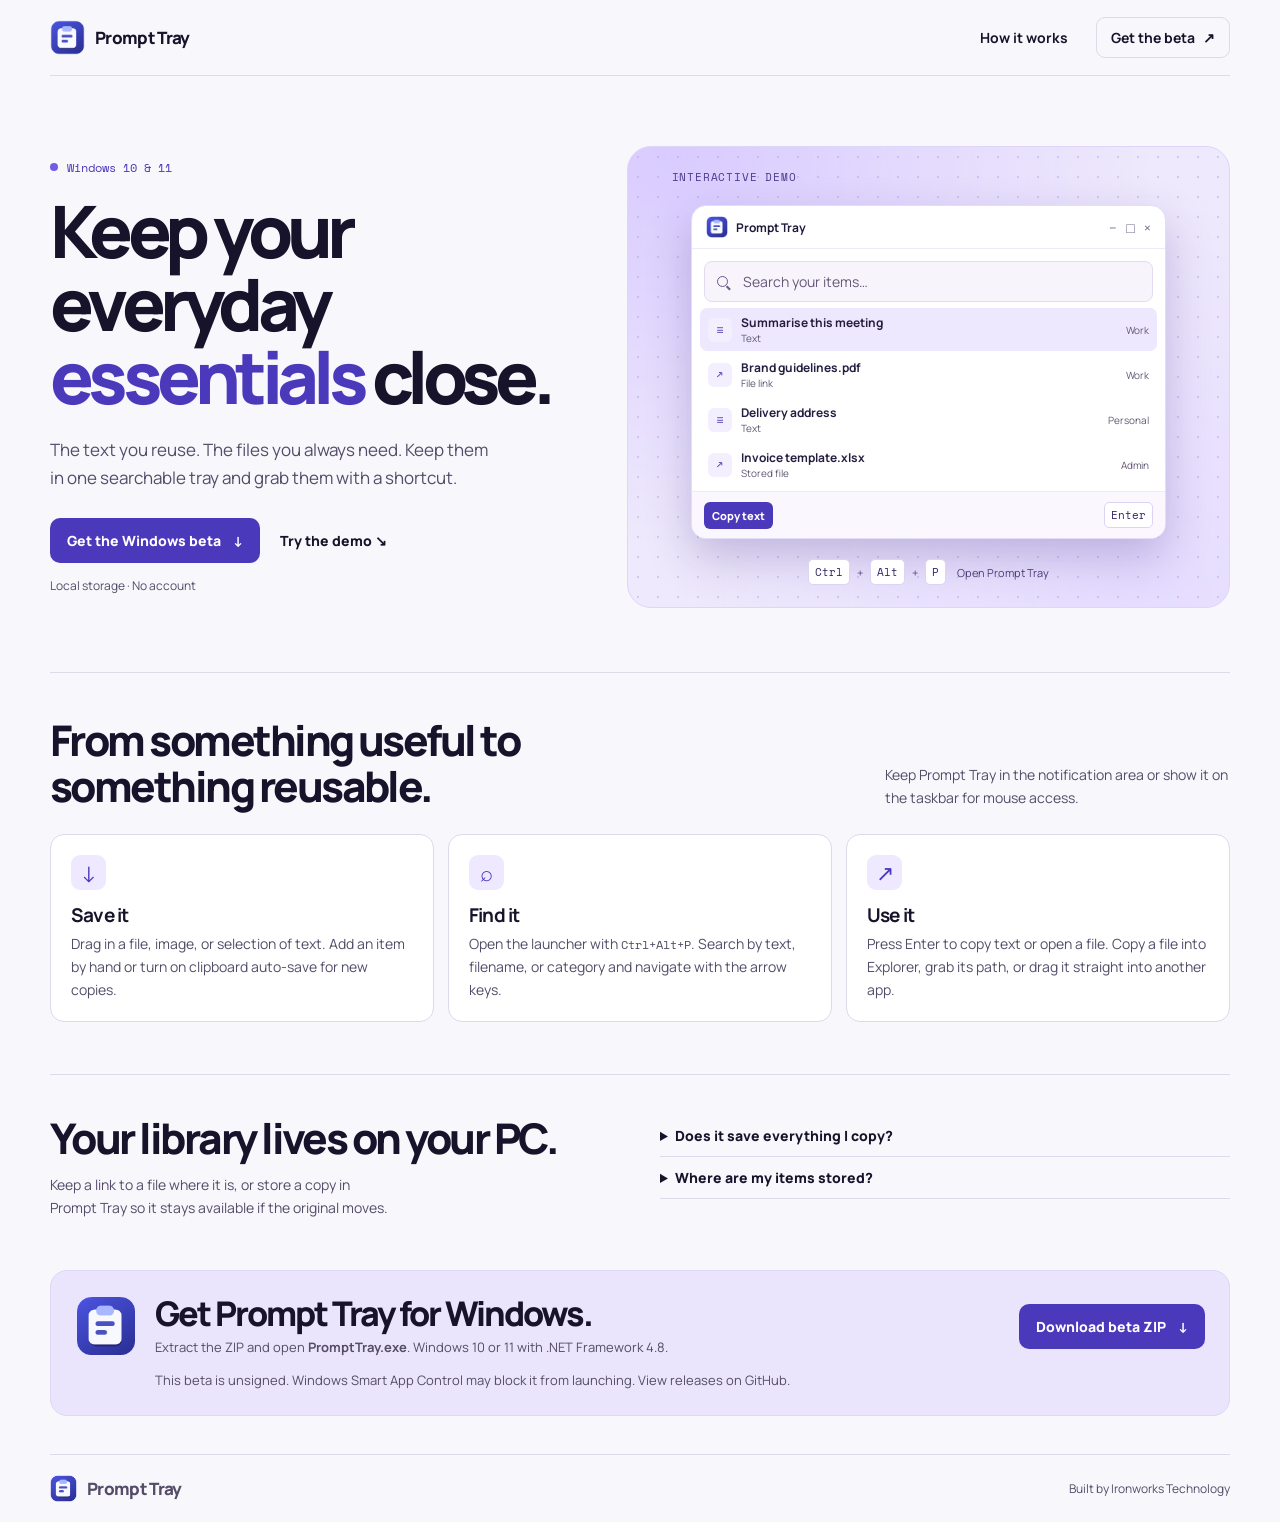
==== docs/index.html @ 950d1bb9 "Publish Prompt Tray Windows beta and website" ====
<!doctype html>
<html lang="en">
<head>
<meta charset="utf-8">
<meta name="viewport" content="width=device-width, initial-scale=1">
<meta name="description" content="Prompt Tray is a local Windows quick launcher for the text and files you reach for every day.">
<meta name="theme-color" content="#f8f7fc">
<title>Prompt Tray — Everyday text and files, one shortcut away</title>
<link rel="icon" href="icon.png">
<link rel="preconnect" href="https://fonts.googleapis.com">
<link rel="preconnect" href="https://fonts.gstatic.com" crossorigin>
<link href="https://fonts.googleapis.com/css2?family=Manrope:wght@400;500;600;700;800&family=Space+Mono&display=swap" rel="stylesheet">
<link rel="stylesheet" href="styles.css">
<script src="demo.js" defer></script>
</head>
<body>
<a class="skip" href="#main">Skip to content</a>
<header class="nav wrap">
  <a class="brand" href="#"><img src="icon.png" alt="" width="35" height="35">Prompt Tray</a>
  <nav aria-label="Main navigation"><a href="#workflow">How it works</a><a href="#download" class="nav-download">Get the beta <span aria-hidden="true">↗</span></a></nav>
</header>
<main id="main">
  <section class="hero wrap" aria-labelledby="headline">
    <div class="hero-copy">
      <p class="platform"><span></span> Windows 10 &amp; 11</p>
      <h1 id="headline">Keep your everyday <em>essentials</em> close.</h1>
      <p class="intro">The text you reuse. The files you always need. Keep them in one searchable tray and grab them with a shortcut.</p>
      <div class="hero-actions"><a class="button primary" href="#download">Get the Windows beta <span aria-hidden="true">↓</span></a><a class="text-link" href="#demo">Try the demo <span aria-hidden="true">↘</span></a></div>
      <p class="fine">Local storage · No account</p>
    </div>
    <div class="hero-stage" id="demo">
      <div class="stage-label">INTERACTIVE DEMO</div>
      <div class="launcher">
        <div class="launcher-title"><img src="icon.png" alt="" width="22" height="22"><strong>Prompt Tray</strong><span class="window-controls" aria-hidden="true">− &nbsp; □ &nbsp; ×</span></div>
        <label class="search"><span class="magnifier" aria-hidden="true"></span><input id="search" type="search" placeholder="Search your items…" aria-label="Search sample items" autocomplete="off"></label>
        <div class="results" id="results" aria-label="Sample items"></div>
        <div class="launcher-actions"><button id="use-item" type="button">Copy text</button><span id="demo-status" role="status"></span><kbd>Enter</kbd></div>
      </div>
      <div class="shortcut"><kbd>Ctrl</kbd><span>+</span><kbd>Alt</kbd><span>+</span><kbd>P</kbd><span class="shortcut-label">Open Prompt Tray</span></div>
    </div>
  </section>
  <section class="workflow wrap" id="workflow" aria-labelledby="workflow-title">
    <div class="section-intro"><h2 id="workflow-title">From something useful to something reusable.</h2><p>Keep Prompt Tray in the notification area or show it on the taskbar for mouse access.</p></div>
    <div class="steps">
      <article><span class="step-mark" aria-hidden="true">↓</span><h3>Save it</h3><p>Drag in a file, image, or selection of text. Add an item by hand or turn on clipboard auto-save for new copies.</p></article>
      <article><span class="step-mark" aria-hidden="true">⌕</span><h3>Find it</h3><p>Open the launcher with <kbd>Ctrl+Alt+P</kbd>. Search by text, filename, or category and navigate with the arrow keys.</p></article>
      <article><span class="step-mark" aria-hidden="true">↗</span><h3>Use it</h3><p>Press Enter to copy text or open a file. Copy a file into Explorer, grab its path, or drag it straight into another app.</p></article>
    </div>
  </section>
  <section class="details wrap" aria-labelledby="details-title">
    <div><h2 id="details-title">Your library lives on your PC.</h2><p>Keep a link to a file where it is, or store a copy in Prompt Tray so it stays available if the original moves.</p></div>
    <div class="questions">
      <details><summary>Does it save everything I copy?</summary><p>Clipboard auto-save starts off. Switch it on from Options or the tray menu to capture new text, file links, and images. You can pause it at any time.</p></details>
      <details><summary>Where are my items stored?</summary><p>Your library is stored under <code>%LOCALAPPDATA%\PromptTray</code>. File links point to their originals. Stored file copies and saved images live in the library’s Files folder.</p></details>
    </div>
  </section>
  <section id="download" class="download wrap" aria-labelledby="download-title">
    <div class="download-box"><img src="icon.png" alt="" width="62" height="62"><div><h2 id="download-title">Get Prompt Tray for Windows.</h2><p>Extract the ZIP and open <strong>PromptTray.exe</strong>. Windows 10 or 11 with .NET Framework 4.8.</p></div><a class="button primary" href="https://github.com/PTURNER744/prompt-tray/releases/download/v0.1.0/PromptTray-v0.1.0-windows.zip">Download beta ZIP <span aria-hidden="true">↓</span></a><p class="download-note">This beta is unsigned. Windows Smart App Control may block it from launching. <a href="https://github.com/PTURNER744/prompt-tray/releases">View releases on GitHub</a>.</p></div>
  </section>
</main>
<footer class="site-footer wrap"><a class="brand" href="#"><img src="icon.png" alt="" width="27" height="27">Prompt Tray</a><a href="https://www.ironworkstechnology.com/">Built by Ironworks Technology</a></footer>
</body>
</html>
---- docs/styles.css ----
:root{color-scheme:light;--ink:#17132b;--sub:#544c68;--brand:#4b39bc;--paper:#f8f7fc;--line:#ded9eb;--lav:#eee9ff;--mono:"Space Mono",monospace;font-family:Manrope,"Segoe UI",sans-serif;color:var(--ink);background:var(--paper);scroll-behavior:smooth}
*{box-sizing:border-box}body{margin:0}a{color:inherit;text-decoration:none}button,input{font:inherit}button,a,summary{touch-action:manipulation}button{cursor:pointer}img{display:block}h1,h2,h3,p{margin:0}p{line-height:1.65}section[id],div[id="demo"]{scroll-margin-top:22px}:focus-visible{outline:3px solid #7357e5;outline-offset:4px}.wrap{width:min(1180px,calc(100% - 80px));margin-inline:auto}.skip{position:absolute;left:16px;top:8px;padding:10px;background:white;transform:translateY(-180%);z-index:2}.skip:focus{transform:none}
.nav{height:76px;display:flex;align-items:center;justify-content:space-between;border-bottom:1px solid var(--line)}.brand{display:inline-flex;align-items:center;gap:10px;font-size:17px;font-weight:800;letter-spacing:-.04em}.nav nav{display:flex;align-items:center;gap:28px;font-size:14px;font-weight:700}.nav nav a:hover,.text-link:hover{color:var(--brand)}.nav-download{display:flex;gap:8px;align-items:center;border:1px solid var(--line);border-radius:9px;padding:10px 14px}
.hero{padding-block:70px 64px;display:grid;grid-template-columns:.93fr 1.07fr;gap:52px;align-items:center}.platform{display:flex;align-items:center;gap:9px;color:var(--brand);font:12px var(--mono);margin-bottom:18px}.platform span{background:#7259e7;width:8px;height:8px;border-radius:50%}h1{font-size:clamp(47px,5.65vw,80px);line-height:1.01;letter-spacing:-.077em;font-weight:800;max-width:620px}h1 em{font-style:normal;color:var(--brand)}.intro{max-width:450px;color:var(--sub);font-size:17px;margin-top:23px}.hero-actions{display:flex;flex-wrap:wrap;align-items:center;gap:15px 20px;margin-top:26px}.button{display:inline-flex;align-items:center;justify-content:center;gap:12px;border-radius:10px;padding:13px 17px;font-size:14px;font-weight:800;white-space:nowrap}.primary{background:var(--brand);color:white}.primary:hover{background:#382694}.text-link{font-size:14px;font-weight:800}.fine{font-size:12px;color:var(--sub);margin-top:13px}
.hero-stage{isolation:isolate;position:relative;overflow:hidden;min-width:0;display:grid;justify-items:center;align-content:center;gap:20px;padding:22px clamp(18px,4vw,44px);min-height:440px;background:radial-gradient(ellipse at 8% 2%,#d9cbff 0%,transparent 61%),radial-gradient(ellipse at 83% 96%,#e5dcff 0%,transparent 64%),#eee9fc;border:1px solid #ded5fc;border-radius:24px}.hero-stage:before{content:"";position:absolute;inset:0;z-index:-1;background:radial-gradient(#a491dc 1px,transparent 1px) 0 0/20px 20px;opacity:.36}.stage-label{justify-self:start;font:11px var(--mono);color:#4f3b91;letter-spacing:.075em}.launcher{width:100%;max-width:475px;background:#fff;border:1px solid #e4ddf8;border-radius:15px;overflow:hidden;box-shadow:0 18px 44px #412d8540;color:#211939}.launcher-title{display:flex;align-items:center;gap:8px;padding:10px 14px;font-size:12px;border-bottom:1px solid #efebf6}.window-controls{margin-left:auto;color:#776b95;font-size:14px}.search{margin:12px 12px 6px;display:flex;align-items:center;gap:11px;background:#f7f4fc;padding:9px 12px;border:1px solid #e3dcee;border-radius:8px}.search:focus-within{outline:2px solid #7357e5}.search input{width:100%;min-width:0;background:transparent;border:0;outline:none;color:#211939;font-size:14px}.search input::placeholder{color:#645977}.magnifier{border:1.6px solid #695a87;border-radius:50%;width:11px;height:11px;position:relative;flex:none;margin-right:2px}.magnifier:after{content:"";position:absolute;right:-4px;bottom:-3px;width:5px;height:1.6px;background:#695a87;transform:rotate(45deg)}
.results{min-height:174px;display:grid;align-content:start;gap:2px;padding:0 8px 5px}.result{width:100%;display:grid;grid-template-columns:auto minmax(0,1fr) auto;gap:9px;align-items:center;text-align:left;border:0;border-radius:7px;padding:6px 8px;background:white;color:#261d40;min-height:41px}.result:hover,.result[aria-pressed="true"]{background:#eee8ff}.result-icon{display:grid;place-items:center;width:24px;height:24px;border-radius:6px;background:#f4efff;color:#4b39bc;font:12px var(--mono)}.result strong,.result small{display:block;overflow-wrap:anywhere}.result strong{font-size:12px}.result small,.category{font-size:10px;color:#615673}.category{padding-left:4px}.empty{padding:14px;font-size:13px;color:var(--sub)}.launcher-actions{display:flex;align-items:center;gap:8px;padding:9px 12px;border-top:1px solid #efebf6;background:#faf8fe;min-height:47px}.launcher-actions button{border:0;padding:6px 8px;background:var(--brand);color:white;border-radius:6px;font-size:11px;font-weight:800}.launcher-actions button:disabled{opacity:.5;cursor:default}#demo-status{flex:1;font-size:11px;color:var(--sub);overflow-wrap:anywhere}.launcher-actions kbd,.shortcut kbd{font:11px var(--mono);border-radius:5px;border:1px solid #ddd3f3;background:#fff;padding:4px 6px;color:#342567}.shortcut{display:flex;align-items:center;gap:7px;flex-wrap:wrap;color:#4e3b77;font-size:11px}.shortcut-label{margin-left:4px}
.workflow{border-top:1px solid var(--line);padding-block:44px 52px}.section-intro{display:flex;justify-content:space-between;align-items:end;gap:24px;margin-bottom:25px}h2{font-size:clamp(27px,3.3vw,44px);line-height:1.09;letter-spacing:-.06em;font-weight:800}.section-intro h2{max-width:540px}.section-intro p,.details p{color:var(--sub);max-width:345px;font-size:14px}.steps{display:grid;grid-template-columns:repeat(3,1fr);gap:14px}.steps article{padding:20px;background:#fff;border:1px solid var(--line);border-radius:14px}.step-mark{display:grid;place-items:center;width:35px;height:35px;background:var(--lav);border-radius:9px;color:var(--brand);font-size:22px}.steps h3{font-size:19px;letter-spacing:-.04em;margin-block:12px 4px}.steps p{color:var(--sub);font-size:14px}kbd,code{font:12px var(--mono)}
.details{display:grid;grid-template-columns:1fr 1fr;gap:40px;border-top:1px solid var(--line);padding-block:40px}.details h2{margin-bottom:12px}.questions details{border-bottom:1px solid var(--line);padding:11px 0}.questions summary{font-weight:800;font-size:14px;cursor:pointer}.questions p{margin-top:8px;max-width:100%}.questions code{overflow-wrap:anywhere}.download{padding-block:10px 38px}.download-box{display:grid;grid-template-columns:auto minmax(0,1fr) auto;align-items:center;gap:12px 18px;background:#eae4fd;border:1px solid #dfd6f8;border-radius:17px;padding:24px}.download h2{font-size:clamp(24px,2.7vw,34px);margin-bottom:5px}.download p{font-size:13px;color:var(--sub)}.download-note{grid-column:2/-1}.site-footer{border-top:1px solid var(--line);padding-block:20px;display:flex;justify-content:space-between;align-items:center;color:var(--sub);font-size:12px}
@media(max-width:1000px){.wrap{width:calc(100% - 52px)}.hero{gap:27px}.hero-stage{min-height:408px}}
@media(max-width:760px){.wrap{width:calc(100% - 36px)}.hero,.details{grid-template-columns:1fr}.hero{padding-block:40px 34px;gap:26px}.intro{font-size:16px}.hero-stage{min-height:0;padding-block:18px}.section-intro{display:grid;gap:10px}.steps{grid-template-columns:1fr}.download-box{grid-template-columns:auto minmax(0,1fr);padding:16px}.download-box .button,.download-note{grid-column:1/-1;justify-self:start}.download-box img{width:46px;height:46px}}
@media(max-width:410px){.nav nav{gap:0}.nav nav>a:first-child{display:none}.category{display:none}.result{grid-template-columns:auto minmax(0,1fr)}.hero-actions{gap:10px}}
@media(prefers-reduced-motion:reduce){:root{scroll-behavior:auto}}
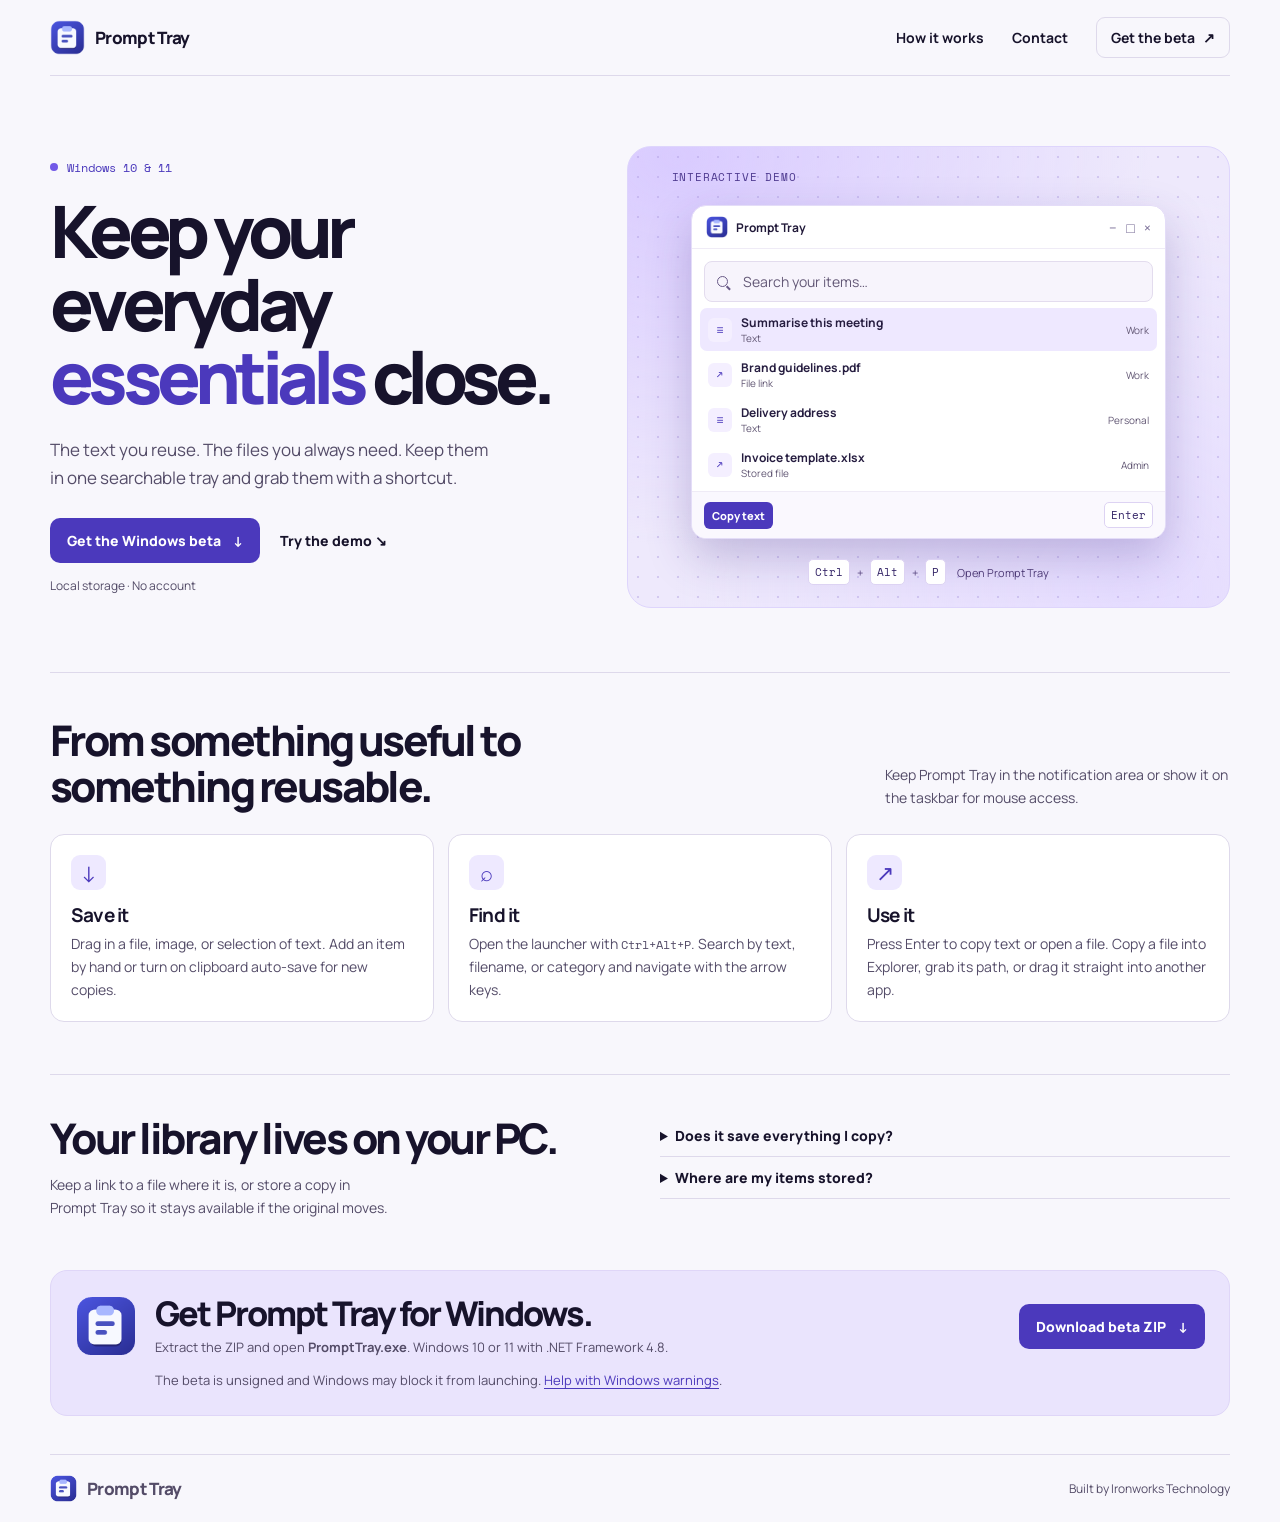
==== commit 01319935: "Add Prompt Tray contact and download help" ====
--- a/docs/index.html
+++ b/docs/index.html
@@ -17,7 +17,7 @@
 <a class="skip" href="#main">Skip to content</a>
 <header class="nav wrap">
   <a class="brand" href="#"><img src="icon.png" alt="" width="35" height="35">Prompt Tray</a>
-  <nav aria-label="Main navigation"><a href="#workflow">How it works</a><a href="#download" class="nav-download">Get the beta <span aria-hidden="true">↗</span></a></nav>
+  <nav aria-label="Main navigation"><a class="workflow-link" href="#workflow">How it works</a><a href="contact/">Contact</a><a href="#download" class="nav-download">Get the beta <span aria-hidden="true">↗</span></a></nav>
 </header>
 <main id="main">
   <section class="hero wrap" aria-labelledby="headline">
@@ -55,7 +55,7 @@
     </div>
   </section>
   <section id="download" class="download wrap" aria-labelledby="download-title">
-    <div class="download-box"><img src="icon.png" alt="" width="62" height="62"><div><h2 id="download-title">Get Prompt Tray for Windows.</h2><p>Extract the ZIP and open <strong>PromptTray.exe</strong>. Windows 10 or 11 with .NET Framework 4.8.</p></div><a class="button primary" href="https://github.com/PTURNER744/prompt-tray/releases/download/v0.1.0/PromptTray-v0.1.0-windows.zip">Download beta ZIP <span aria-hidden="true">↓</span></a><p class="download-note">This beta is unsigned. Windows Smart App Control may block it from launching. <a href="https://github.com/PTURNER744/prompt-tray/releases">View releases on GitHub</a>.</p></div>
+    <div class="download-box"><img src="icon.png" alt="" width="62" height="62"><div><h2 id="download-title">Get Prompt Tray for Windows.</h2><p>Extract the ZIP and open <strong>PromptTray.exe</strong>. Windows 10 or 11 with .NET Framework 4.8.</p></div><a class="button primary" href="https://github.com/PTURNER744/prompt-tray/releases/download/v0.1.0/PromptTray-v0.1.0-windows.zip">Download beta ZIP <span aria-hidden="true">↓</span></a><p class="download-note">The beta is unsigned and Windows may block it from launching. <a href="contact/#windows-warning">Help with Windows warnings</a>.</p></div>
   </section>
 </main>
 <footer class="site-footer wrap"><a class="brand" href="#"><img src="icon.png" alt="" width="27" height="27">Prompt Tray</a><a href="https://www.ironworkstechnology.com/">Built by Ironworks Technology</a></footer>
--- a/docs/styles.css
+++ b/docs/styles.css
@@ -8,5 +8,28 @@
 .details{display:grid;grid-template-columns:1fr 1fr;gap:40px;border-top:1px solid var(--line);padding-block:40px}.details h2{margin-bottom:12px}.questions details{border-bottom:1px solid var(--line);padding:11px 0}.questions summary{font-weight:800;font-size:14px;cursor:pointer}.questions p{margin-top:8px;max-width:100%}.questions code{overflow-wrap:anywhere}.download{padding-block:10px 38px}.download-box{display:grid;grid-template-columns:auto minmax(0,1fr) auto;align-items:center;gap:12px 18px;background:#eae4fd;border:1px solid #dfd6f8;border-radius:17px;padding:24px}.download h2{font-size:clamp(24px,2.7vw,34px);margin-bottom:5px}.download p{font-size:13px;color:var(--sub)}.download-note{grid-column:2/-1}.site-footer{border-top:1px solid var(--line);padding-block:20px;display:flex;justify-content:space-between;align-items:center;color:var(--sub);font-size:12px}
 @media(max-width:1000px){.wrap{width:calc(100% - 52px)}.hero{gap:27px}.hero-stage{min-height:408px}}
 @media(max-width:760px){.wrap{width:calc(100% - 36px)}.hero,.details{grid-template-columns:1fr}.hero{padding-block:40px 34px;gap:26px}.intro{font-size:16px}.hero-stage{min-height:0;padding-block:18px}.section-intro{display:grid;gap:10px}.steps{grid-template-columns:1fr}.download-box{grid-template-columns:auto minmax(0,1fr);padding:16px}.download-box .button,.download-note{grid-column:1/-1;justify-self:start}.download-box img{width:46px;height:46px}}
-@media(max-width:410px){.nav nav{gap:0}.nav nav>a:first-child{display:none}.category{display:none}.result{grid-template-columns:auto minmax(0,1fr)}.hero-actions{gap:10px}}
+@media(max-width:410px){.nav nav{gap:10px}.nav nav>.workflow-link{display:none}.category{display:none}.result{grid-template-columns:auto minmax(0,1fr)}.hero-actions{gap:10px}}
 @media(prefers-reduced-motion:reduce){:root{scroll-behavior:auto}}
+.contact {
+  padding-block: 55px;
+}
+.contact .button {
+  margin-top: 22px;
+}
+.contact-help {
+  max-width: 660px;
+  margin-top: 34px;
+  padding: 22px;
+  border: 1px solid var(--line);
+  border-radius: 14px;
+  background: white;
+}
+.contact-help p {
+  margin-block: 12px;
+  color: var(--sub);
+}
+.contact-help a, .download-note a {
+  color: var(--brand);
+  text-decoration: underline;
+  text-underline-offset: 3px;
+}
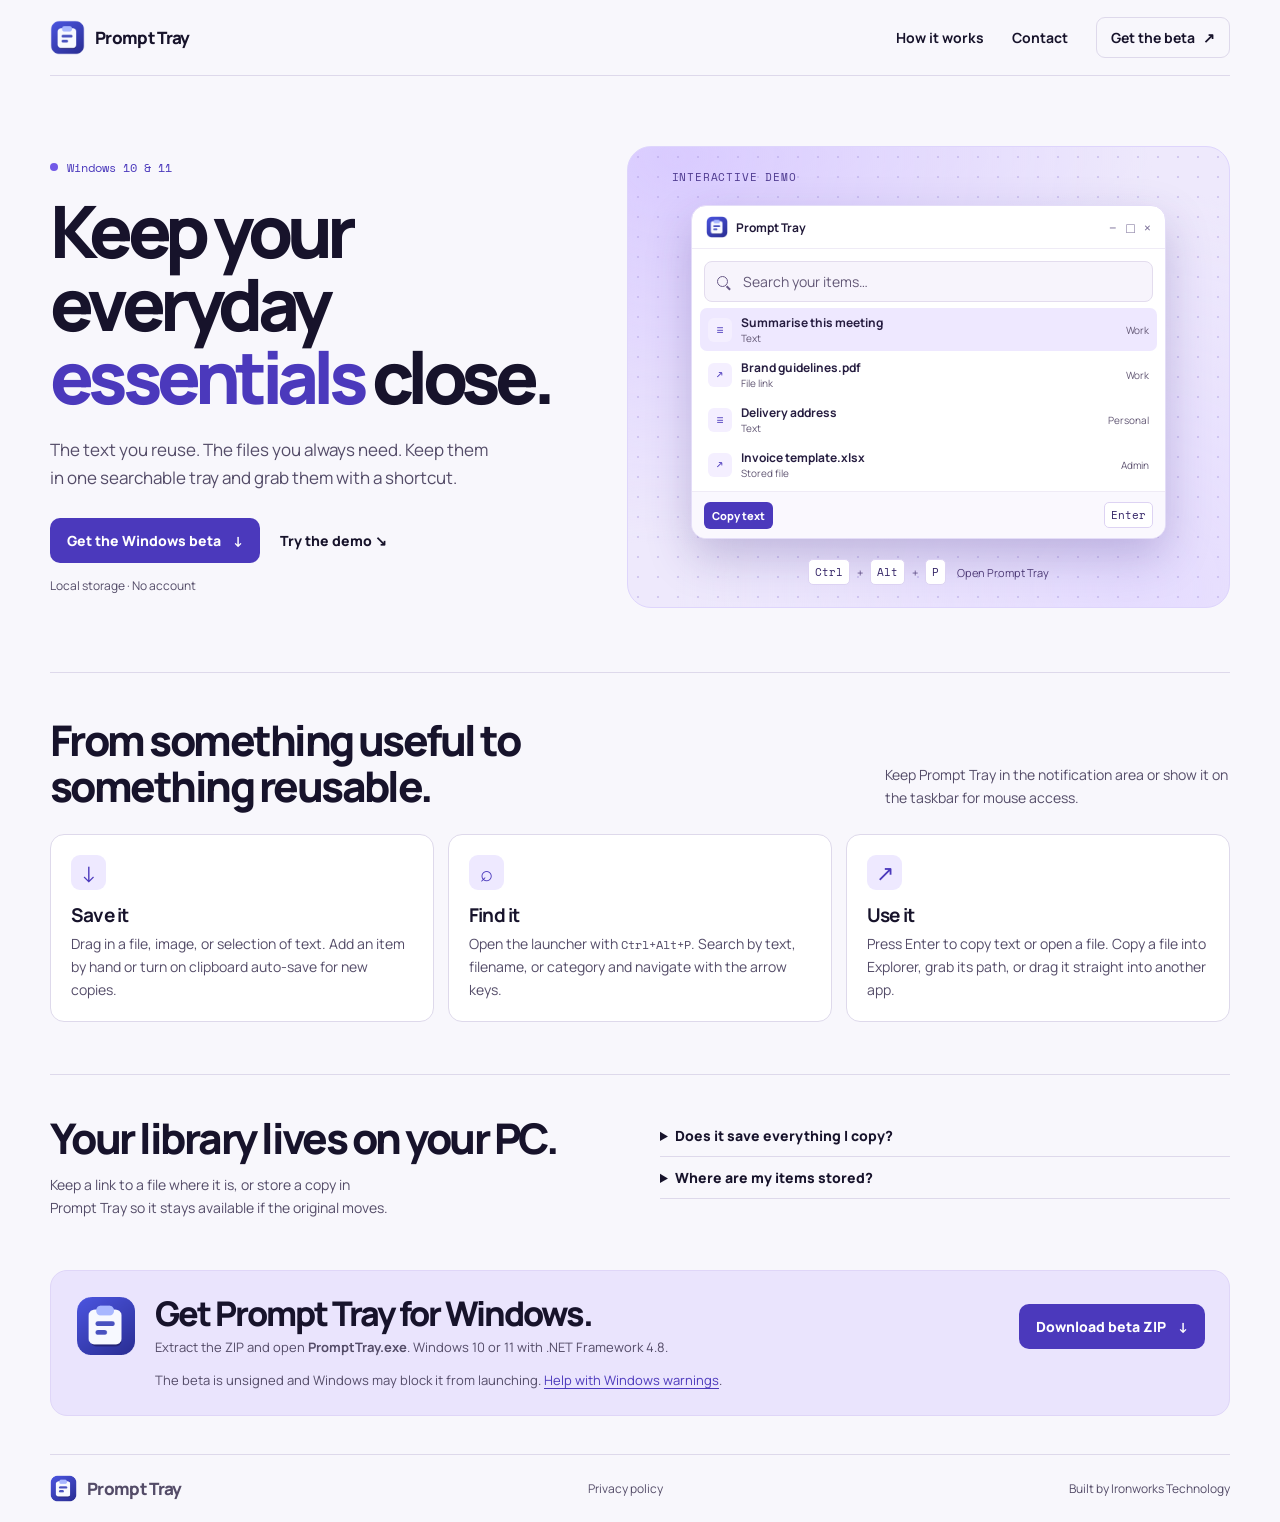
==== commit 35353e93: "Publish Prompt Tray privacy policy" ====
--- a/docs/index.html
+++ b/docs/index.html
@@ -58,6 +58,6 @@
     <div class="download-box"><img src="icon.png" alt="" width="62" height="62"><div><h2 id="download-title">Get Prompt Tray for Windows.</h2><p>Extract the ZIP and open <strong>PromptTray.exe</strong>. Windows 10 or 11 with .NET Framework 4.8.</p></div><a class="button primary" href="https://github.com/PTURNER744/prompt-tray/releases/download/v0.1.0/PromptTray-v0.1.0-windows.zip">Download beta ZIP <span aria-hidden="true">↓</span></a><p class="download-note">The beta is unsigned and Windows may block it from launching. <a href="contact/#windows-warning">Help with Windows warnings</a>.</p></div>
   </section>
 </main>
-<footer class="site-footer wrap"><a class="brand" href="#"><img src="icon.png" alt="" width="27" height="27">Prompt Tray</a><a href="https://www.ironworkstechnology.com/">Built by Ironworks Technology</a></footer>
+<footer class="site-footer wrap"><a class="brand" href="#"><img src="icon.png" alt="" width="27" height="27">Prompt Tray</a><a href="privacy/">Privacy policy</a><a href="https://www.ironworkstechnology.com/">Built by Ironworks Technology</a></footer>
 </body>
 </html>
--- a/docs/styles.css
+++ b/docs/styles.css
@@ -33,3 +33,10 @@
   text-decoration: underline;
   text-underline-offset: 3px;
 }
+.site-footer {
+  flex-wrap: wrap;
+  gap: 12px 20px;
+}
+.contact-help code {
+  overflow-wrap: anywhere;
+}
